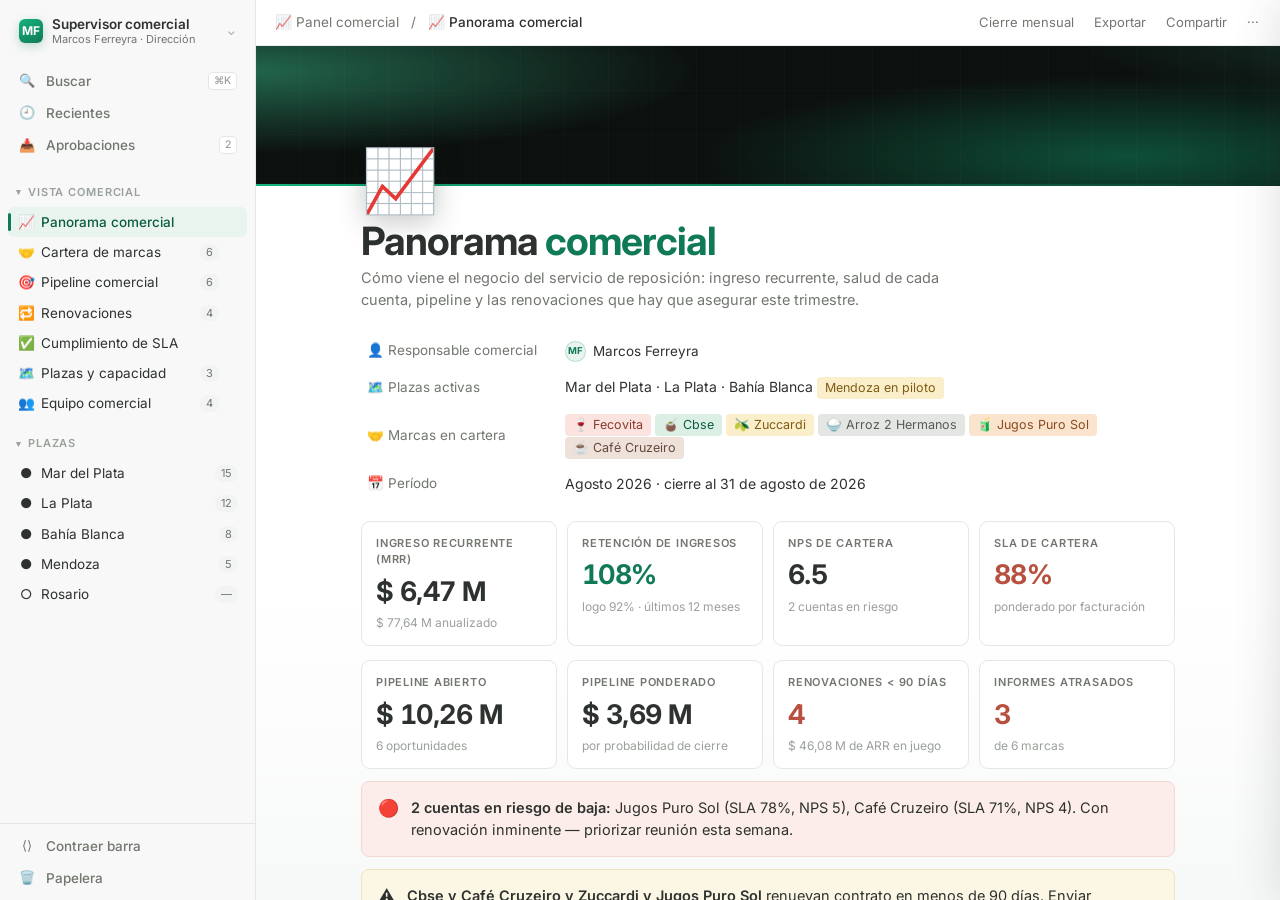
==== supervisor.html @ adef09e3 "Agregar boceto de vista de supervisor comercial - supervisor.html: panorama comercial, cartera de ma" ====
<!DOCTYPE html>
<html lang="es-AR">
<head>
<meta charset="utf-8">
<meta name="viewport" content="width=device-width, initial-scale=1">
<meta name="color-scheme" content="light">
<title>Panel comercial — Servicio de reposición</title>
<link rel="preconnect" href="https://fonts.googleapis.com">
<link rel="preconnect" href="https://fonts.gstatic.com" crossorigin>
<link href="https://fonts.googleapis.com/css2?family=Inter:wght@400;500;600;700&display=swap" rel="stylesheet">
<link rel="stylesheet" href="styles.css">
<style>
/* --- extras propios del panel comercial --- */
.kanban{display:grid;grid-auto-flow:column;grid-auto-columns:minmax(210px,1fr);gap:12px;
  padding:16px 0 6px;overflow-x:auto}
.stagerow > *{animation:fadeUp .34s var(--ease) both}
.tl{position:relative;margin:14px 0 4px;padding-left:20px}
.tl::before{content:"";position:absolute;left:5px;top:4px;bottom:4px;width:2px;background:var(--border)}
.tlrow{position:relative;display:flex;gap:12px;align-items:flex-start;padding:9px 0}
.tlrow::before{content:"";position:absolute;left:-18px;top:15px;width:9px;height:9px;border-radius:50%;
  background:#fff;box-shadow:inset 0 0 0 2px var(--brand)}
.tlrow.risk::before{box-shadow:inset 0 0 0 2px var(--t-red)}
.tlrow .dwrap{flex:0 0 92px;font-size:12.5px;color:var(--muted);padding-top:1px}
.tlrow .card{flex:1;border:1px solid var(--border);border-radius:9px;padding:11px 13px;background:#fff;
  transition:border-color .18s,box-shadow .18s,transform .18s var(--ease)}
.tlrow .card:hover{border-color:var(--brand-line);box-shadow:0 5px 16px rgba(46,50,47,.07);transform:translateY(-1px)}
.dot{display:inline-block;width:7px;height:7px;border-radius:50%;margin-right:6px;vertical-align:middle}
.dot.ok{background:var(--brand)} .dot.warn{background:#C89A3C} .dot.crit{background:var(--t-red)}
</style>
</head>
<body>
<div class="app">
  <nav class="sidebar" id="sidebar">
    <div class="sbody">
      <div class="wswrap">
        <button class="ws" id="wsBtn" aria-haspopup="true" aria-expanded="false"><span class="av">MF</span>
          <span class="nm hide-slim">Supervisor comercial<small>Marcos Ferreyra · Dirección</small></span>
          <span class="cv hide-slim">⌄</span></button>
        <div class="wsmenu" id="wsMenu" hidden>
          <div class="wslabel">Cambiar de vista</div>
          <a class="wsopt" href="index.html"><span class="i">🗂️</span><span>Analista de cuenta<small>Cartera de Mar del Plata</small></span></a>
          <a class="wsopt on" href="supervisor.html"><span class="i">📈</span><span>Supervisor comercial<small>Panel de Marcos Ferreyra</small></span></a>
        </div>
      </div>
      <div class="snav">
        <button class="sitem" id="btnPal"><span class="ic">🔍</span><span class="hide-slim">Buscar</span><span class="kbd hide-slim">⌘K</span></button>
        <button class="sitem" data-toast="Se abriría el historial"><span class="ic">🕘</span><span class="hide-slim">Recientes</span></button>
        <button class="sitem" data-toast="2 propuestas por aprobar"><span class="ic">📥</span><span class="hide-slim">Aprobaciones</span><span class="kbd hide-slim">2</span></button>
      </div>
      <button class="gsec" data-group="g1"><span class="cv">▾</span><span class="hide-slim">Vista comercial</span><span class="plus hide-slim">＋</span></button>
      <div class="group" id="g1"><div class="tree" id="nav1"></div></div>
      <button class="gsec" data-group="g2"><span class="cv">▾</span><span class="hide-slim">Plazas</span><span class="plus hide-slim">＋</span></button>
      <div class="group" id="g2"><div class="tree" id="navp"></div></div>
    </div>
    <div class="sfoot">
      <button class="sitem" id="btnSlim"><span class="ic">⟨⟩</span><span class="hide-slim">Contraer barra</span></button>
      <button class="sitem" data-toast="Papelera vacía"><span class="ic">🗑️</span><span class="hide-slim">Papelera</span></button>
    </div>
  </nav>

  <div class="main">
    <div class="topbar">
      <button class="tbtn menu" id="menuBtn">☰</button>
      <div class="crumb"><button class="cb">📈 Panel comercial</button><span>/</span><button class="cb"><b id="crumbNow"></b></button></div>
      <div class="tools">
        <button class="tbtn" data-toast="Se generaría el board del mes">Cierre mensual</button>
        <button class="tbtn" data-toast="Se generaría el PDF para dirección">Exportar</button>
        <button class="tbtn" data-toast="Enlace copiado">Compartir</button>
        <button class="tbtn" data-toast="Más opciones">···</button>
      </div>
    </div>
    <div class="scroll" id="scroll">
      <div class="cover"><span class="g"></span><span class="grid"></span><span class="edge"></span></div>
      <div class="page" id="page"></div>
    </div>
  </div>
</div>

<div class="scrim" id="scrim"></div>
<aside class="peek" id="peek" aria-hidden="true">
  <div class="pk-top"><button class="tbtn" id="peekClose">✕</button>
    <button class="tbtn" data-toast="Se abriría como página completa">↗ Abrir como página</button>
    <div style="margin-left:auto;display:flex;gap:2px"><button class="tbtn" data-toast="Enlace copiado">Compartir</button><button class="tbtn">💬</button><button class="tbtn">···</button></div>
  </div>
  <div class="pk-body" id="peekBody"></div>
</aside>
<div class="pal" id="pal"><div class="palbox">
  <input id="palInput" placeholder="Buscar páginas, marcas, oportunidades o plazas…" autocomplete="off">
  <div class="palist" id="palist"></div>
  <div class="palfoot"><span>↑↓ moverse</span><span>↵ abrir</span><span>esc cerrar</span></div>
</div></div>
<div class="toast" id="toast"><span class="d"></span><span id="toastTxt"></span></div>

<script>
/* ==================== DATOS ==================== */
const HOY = new Date(2026,7,31);
const MES = ['ene','feb','mar','abr','may','jun','jul','ago','sep','oct','nov','dic'];
const MESL = ['enero','febrero','marzo','abril','mayo','junio','julio','agosto','septiembre','octubre','noviembre','diciembre'];
const fLarga = d=>`${d.getDate()} de ${MESL[d.getMonth()]} de ${d.getFullYear()}`;
const fCorta = d=>`${String(d.getDate()).padStart(2,'0')} ${MES[d.getMonth()]} ${String(d.getFullYear()).slice(2)}`;
const money = v=>'$ '+Math.round(v).toLocaleString('es-AR');
const moneyM = v=>'$ '+(v/1e6).toLocaleString('es-AR',{minimumFractionDigits:1,maximumFractionDigits:2})+' M';
const esc = s=>String(s).replace(/[&<>"]/g,c=>({'&':'&amp;','<':'&lt;','>':'&gt;','"':'&quot;'}[c]));
const $ = q=>document.querySelector(q);
const slug = s=>s.toLowerCase().normalize('NFD').replace(/[̀-ͯ]/g,'').replace(/[^a-z0-9]+/g,'-').replace(/^-|-$/g,'');
const dias = d=>Math.round((d-HOY)/86400000);

const PLAZAS = [
  {k:'MDP', n:'Mar del Plata', est:'activa',    tiendas:15, repos:4, analistas:2, capac:0.86, desde:new Date(2024,2,1)},
  {k:'LP',  n:'La Plata',      est:'activa',    tiendas:12, repos:3, analistas:1, capac:0.71, desde:new Date(2024,9,1)},
  {k:'BB',  n:'Bahía Blanca',  est:'activa',    tiendas:8,  repos:2, analistas:1, capac:0.63, desde:new Date(2025,1,1)},
  {k:'MZA', n:'Mendoza',       est:'piloto',    tiendas:5,  repos:2, analistas:1, capac:0.42, desde:new Date(2026,5,1)},
  {k:'ROS', n:'Rosario',       est:'prospecto', tiendas:0,  repos:0, analistas:0, capac:0,    desde:null},
];
const PLAZA = k=>PLAZAS.find(p=>p.k===k);
const PL_EST = {activa:{t:'Activa',c:'green'}, piloto:{t:'Piloto',c:'yellow'}, prospecto:{t:'Prospecto',c:'gray'}};

const MARCAS = [
  {n:'Fecovita',          e:'🍷', col:'red',    cat:'Bodega',     plan:'Full',     mrr:1850000, alta:new Date(2024,2,1),  renueva:new Date(2027,2,1),  plazas:['MDP','LP'],       analista:'Vos',            nps:9, sla:0.97, informe:'al-dia'},
  {n:'Cbse',              e:'🧉', col:'green',  cat:'Yerba mate', plan:'Full',     mrr:1620000, alta:new Date(2024,5,15), renueva:new Date(2026,8,15), plazas:['MDP','BB','LP'],  analista:'Vos',            nps:8, sla:0.93, informe:'al-dia'},
  {n:'Zuccardi',          e:'🫒', col:'yellow', cat:'Almacén',    plan:'Estándar', mrr:940000,  alta:new Date(2025,0,10), renueva:new Date(2026,9,10), plazas:['MDP'],            analista:'Paula Giménez', nps:6, sla:0.82, informe:'atrasado'},
  {n:'Arroz 2 Hermanos',  e:'🍚', col:'gray',   cat:'Almacén',    plan:'Estándar', mrr:780000,  alta:new Date(2025,1,1),  renueva:new Date(2027,1,1),  plazas:['MDP','BB'],       analista:'Paula Giménez', nps:7, sla:0.90, informe:'al-dia'},
  {n:'Jugos Puro Sol',    e:'🧃', col:'orange', cat:'Bebidas',    plan:'Básico',   mrr:420000,  alta:new Date(2025,4,1),  renueva:new Date(2026,10,1), plazas:['MDP'],            analista:'Nicolás Ruiz',  nps:5, sla:0.78, informe:'atrasado'},
  {n:'Café Cruzeiro',     e:'☕', col:'brown',  cat:'Desayuno',   plan:'Estándar', mrr:860000,  alta:new Date(2024,8,20), renueva:new Date(2026,8,20), plazas:['MDP','LP'],       analista:'Nicolás Ruiz',  nps:4, sla:0.71, informe:'atrasado'},
];
const salud = m=> (m.sla>=0.9 && m.nps>=7) ? 'ok' : (m.sla>=0.8 && m.nps>=5) ? 'warn' : 'crit';
const SALUD = {ok:{t:'Saludable',c:'green'}, warn:{t:'A vigilar',c:'yellow'}, crit:{t:'En riesgo',c:'red'}};
MARCAS.forEach(m=>{ m.slug=slug(m.n); m.salud=salud(m); m.arr=m.mrr*12; m.diasRenov=dias(m.renueva); });

const PIPE = [
  {marca:'Molinos',        e:'🌾', tipo:'Marca nueva',           det:'Plan Full · 3 plazas',            valor:2400000, etapa:'Propuesta',        prob:0.50, cierre:new Date(2026,9,15),  owner:'Marcos Ferreyra'},
  {marca:'La Serenísima',  e:'🥛', tipo:'Upgrade de plan',        det:'Estándar → Full · Mar del Plata', valor:900000,  etapa:'Negociación',      prob:0.70, cierre:new Date(2026,8,30),  owner:'Vos'},
  {marca:'Zuccardi',       e:'🫒', tipo:'Extensión de plaza',     det:'Suma Bahía Blanca',               valor:520000,  etapa:'Propuesta',        prob:0.45, cierre:new Date(2026,9,20),  owner:'Paula Giménez'},
  {marca:'Arcor',          e:'🍬', tipo:'Marca nueva',            det:'Full nacional · 6 plazas',         valor:5200000, etapa:'Contacto inicial', prob:0.20, cierre:new Date(2027,0,31),  owner:'Marcos Ferreyra'},
  {marca:'Café Cruzeiro',  e:'☕', tipo:'Renovación en riesgo',   det:'Retención con ajuste de precio',   valor:860000,  etapa:'Negociación',      prob:0.55, cierre:new Date(2026,8,20),  owner:'Nicolás Ruiz'},
  {marca:'BGH Alimentos',  e:'🧊', tipo:'Marca nueva',            det:'Plan Básico · Mar del Plata',      valor:380000,  etapa:'Calificación',     prob:0.30, cierre:new Date(2026,10,10), owner:'Nicolás Ruiz'},
];
const ETAPAS = ['Contacto inicial','Calificación','Propuesta','Negociación','Cierre'];
PIPE.forEach((o,i)=>{ o.id='o'+i; o.pond=o.valor*o.prob; });

const EQUIPO = [
  {n:'Marcos Ferreyra', ini:'MF', rol:'Responsable comercial',       marcas:[],                              foco:'Dirección comercial y pipeline'},
  {n:'Vos',             ini:'VS', rol:'Analista de cuenta senior',   marcas:['Fecovita','Cbse'],             foco:'Cuentas Full'},
  {n:'Paula Giménez',   ini:'PG', rol:'Analista de cuenta',          marcas:['Zuccardi','Arroz 2 Hermanos'], foco:'Rubro almacén'},
  {n:'Nicolás Ruiz',    ini:'NR', rol:'Analista de cuenta',          marcas:['Jugos Puro Sol','Café Cruzeiro'], foco:'Bebidas y desayuno · cuentas en riesgo'},
];
EQUIPO.forEach(e=>{
  const ms = MARCAS.filter(m=>e.marcas.includes(m.n));
  e.cartMrr = ms.reduce((a,m)=>a+m.mrr,0);
  e.nps = ms.length ? +(ms.reduce((a,m)=>a+m.nps,0)/ms.length).toFixed(1) : null;
  e.riesgo = ms.filter(m=>m.salud==='crit').length;
  e.pipe = PIPE.filter(o=>o.owner===e.n);
});

/* SLA: compromiso mensual por plan (visitas · reportes · fotos, agregado de la cuenta) */
const COMPROMISO = {Full:{v:36,r:36,f:108}, Estándar:{v:16,r:16,f:16}, Básico:{v:4,r:4,f:8}};

/* ==================== AGREGADOS ==================== */
const mrrTotal = MARCAS.reduce((a,m)=>a+m.mrr,0);
const arrTotal = mrrTotal*12;
const npsCartera = +(MARCAS.reduce((a,m)=>a+m.nps,0)/MARCAS.length).toFixed(1);
const slaCartera = MARCAS.reduce((a,m)=>a+m.mrr*m.sla,0)/mrrTotal;
const enRiesgo = MARCAS.filter(m=>m.salud==='crit');
const aVigilar = MARCAS.filter(m=>m.salud==='warn');
const pipeTotal = PIPE.reduce((a,o)=>a+o.valor,0);
const pipePond = PIPE.reduce((a,o)=>a+o.pond,0);
const informesAtrasados = MARCAS.filter(m=>m.informe==='atrasado');
const renovProx = [...MARCAS].sort((a,b)=>a.renueva-b.renueva).filter(m=>m.diasRenov<=90 && m.diasRenov>=0);
const plazasActivas = PLAZAS.filter(p=>p.est==='activa');
const ingresoPlan = ['Full','Estándar','Básico'].map(p=>({p, v:MARCAS.filter(m=>m.plan===p).reduce((a,m)=>a+m.mrr,0), n:MARCAS.filter(m=>m.plan===p).length}));
const retencionLogo = 0.92, retencionIngresos = 1.08;

/* ==================== HELPERS UI ==================== */
let toastT;
function toast(t){ $('#toastTxt').textContent=t; $('#toast').classList.add('on');
  clearTimeout(toastT); toastT=setTimeout(()=>$('#toast').classList.remove('on'),2200); }

const pill = (c,t)=>`<span class="pill ${c}">${esc(t)}</span>`;
const planPill = p=>`<span class="pill ${p==='Full'?'brand':'ghost'}">${p}</span>`;
const npsPill = n=>`<span class="pill ${n>=7?'green':n>=5?'yellow':'red'}">NPS ${n}</span>`;
const bar = (pct,mine)=>`<span class="bt"><span class="bf ${mine?'mine':''}" data-w="${Math.round(pct)}"></span></span>`;

/* ==================== NAVEGACIÓN ==================== */
const NAV = [
  {k:'resumen',       t:'Panorama comercial',    i:'📈'},
  {k:'cartera',       t:'Cartera de marcas',     i:'🤝', b:MARCAS.length},
  {k:'pipeline',      t:'Pipeline comercial',    i:'🎯', b:PIPE.length},
  {k:'renovaciones',  t:'Renovaciones',          i:'🔁', b:renovProx.length},
  {k:'sla',           t:'Cumplimiento de SLA',   i:'✅'},
  {k:'plazas',        t:'Plazas y capacidad',    i:'🗺️', b:plazasActivas.length},
  {k:'equipo',        t:'Equipo comercial',      i:'👥', b:EQUIPO.length},
];
$('#nav1').innerHTML = NAV.map(n=>`<button class="tnode" data-page="${n.k}">
  <span class="ti">${n.i}</span><span class="tt hide-slim">${n.t}</span>
  ${n.b?`<span class="bdg hide-slim">${n.b}</span>`:''}<span class="plus hide-slim">＋</span></button>`).join('');
$('#navp').innerHTML = PLAZAS.map(p=>`<button class="tnode" data-plaza="${p.k}">
  <span class="ti">${p.est==='prospecto'?'○':'●'}</span><span class="tt hide-slim">${esc(p.n)}</span>
  <span class="bdg hide-slim">${p.tiendas||'—'}</span></button>`).join('');

document.addEventListener('click',e=>{
  const p=e.target.closest('[data-page]'); if(p) return render(p.dataset.page);
  const m=e.target.closest('[data-marca]'); if(m) return openMarca(m.dataset.marca);
  const o=e.target.closest('[data-op]'); if(o) return openOportunidad(o.dataset.op);
  const z=e.target.closest('[data-plaza]'); if(z) return openPlaza(z.dataset.plaza);
  const t=e.target.closest('[data-toast]'); if(t) return toast(t.dataset.toast);
});
document.querySelectorAll('.gsec').forEach(g=>g.addEventListener('click',()=>{
  const box=$('#'+g.dataset.group), closed=g.classList.toggle('closed');
  if(closed){ box.style.height=box.scrollHeight+'px'; requestAnimationFrame(()=>box.style.height='0px'); }
  else { box.style.height=box.scrollHeight+'px'; setTimeout(()=>box.style.height='auto',230); }
}));
$('#btnSlim').addEventListener('click',()=>{ const sb=$('#sidebar'); sb.classList.toggle('slim');
  toast(sb.classList.contains('slim')?'Barra contraída':'Barra expandida'); });
$('#menuBtn').addEventListener('click',()=>$('#sidebar').classList.toggle('open'));
(()=>{ const b=$('#wsBtn'), mn=$('#wsMenu'); if(!b||!mn) return;
  const close=()=>{ mn.hidden=true; b.setAttribute('aria-expanded','false'); };
  b.addEventListener('click',e=>{ e.stopPropagation(); const o=mn.hidden; mn.hidden=!o; b.setAttribute('aria-expanded',String(o)); });
  document.addEventListener('click',e=>{ if(!mn.hidden && !mn.contains(e.target)) close(); });
  document.addEventListener('keydown',e=>{ if(e.key==='Escape') close(); }); })();

/* paleta de comandos */
const CMDS = [
  ...NAV.map(n=>({i:n.i,t:n.t,m:'Página',go:()=>render(n.k)})),
  ...MARCAS.map(c=>({i:c.e,t:c.n,m:'Marca',go:()=>openMarca(c.slug)})),
  ...PIPE.map(o=>({i:o.e,t:o.marca+' — '+o.tipo,m:'Oportunidad',go:()=>openOportunidad(o.id)})),
  ...PLAZAS.map(p=>({i:'📍',t:p.n,m:'Plaza',go:()=>openPlaza(p.k)})),
  {i:'⟨⟩',t:'Contraer barra lateral',m:'Acción',go:()=>$('#btnSlim').click()},
];
let palSel=0, palRes=CMDS;
const openPal=()=>{ $('#pal').classList.add('on'); $('#palInput').value=''; palFilter(''); setTimeout(()=>$('#palInput').focus(),40); };
const closePal=()=>$('#pal').classList.remove('on');
function palFilter(q){ const n=q.toLowerCase();
  palRes=CMDS.filter(c=>c.t.toLowerCase().includes(n)||c.m.toLowerCase().includes(n)).slice(0,40); palSel=0; palDraw(); }
function palDraw(){
  $('#palist').innerHTML = palRes.map((c,i)=>`<button class="palrow ${i===palSel?'sel':''}" data-i="${i}">
    <span class="i">${c.i}</span><span>${esc(c.t)}</span><span class="m">${esc(c.m)}</span></button>`).join('')
    || '<div class="palrow" style="color:var(--light)">Sin resultados</div>';
  $('#palist').querySelectorAll('[data-i]').forEach(b=>b.addEventListener('click',()=>{closePal();palRes[+b.dataset.i].go()}));
}
$('#btnPal').addEventListener('click',openPal);
$('#palInput').addEventListener('input',e=>palFilter(e.target.value));
document.addEventListener('keydown',e=>{
  if((e.metaKey||e.ctrlKey)&&e.key.toLowerCase()==='k'){ e.preventDefault(); openPal(); return; }
  if($('#pal').classList.contains('on')){
    if(e.key==='Escape') closePal();
    if(e.key==='ArrowDown'){e.preventDefault();palSel=Math.min(palSel+1,palRes.length-1);palDraw();}
    if(e.key==='ArrowUp'){e.preventDefault();palSel=Math.max(palSel-1,0);palDraw();}
    if(e.key==='Enter'&&palRes[palSel]){closePal();palRes[palSel].go();}
  } else if(e.key==='Escape'){ closePeek(); }
});
$('#pal').addEventListener('click',e=>{ if(e.target.id==='pal') closePal(); });

/* ==================== RENDER ==================== */
let PAGE='resumen';
function render(p){
  PAGE=p;
  document.querySelectorAll('[data-page]').forEach(n=>n.classList.toggle('on',n.dataset.page===p));
  const meta=NAV.find(n=>n.k===p);
  $('#crumbNow').textContent=meta.i+' '+meta.t;
  $('#page').innerHTML=PAGES[p]();
  $('#page').classList.remove('fadein'); void $('#page').offsetWidth; $('#page').classList.add('fadein');
  $('#scroll').scrollTop=0; post($('#page'));
}
function post(el){
  requestAnimationFrame(()=>{
    el.querySelectorAll('[data-w]').forEach(b=>b.style.width=b.dataset.w+'%');
    el.querySelectorAll('.stagger > *,.stagerow > *').forEach((n,i)=>n.style.animationDelay=Math.min(i*32,320)+'ms');
    el.querySelectorAll('[data-to]').forEach(n=>{
      const to=parseFloat(n.dataset.to), dec=+(n.dataset.dec||0), sg=n.dataset.sign==='1', t0=performance.now();
      (function step(t){const q=Math.min(1,(t-t0)/850),e=1-Math.pow(1-q,3);
        n.textContent=(sg&&to>=0?'+':'')+(to*e).toFixed(dec); if(q<1) requestAnimationFrame(step);})(t0);
    });
  });
}
const PAGES={};

/* ---------- PANORAMA COMERCIAL ---------- */
PAGES.resumen = ()=>`
<div class="picon">📈</div>
<h1 class="title">Panorama <span class="accent">comercial</span></h1>
<p class="lead">Cómo viene el negocio del servicio de reposición: ingreso recurrente, salud de cada cuenta, pipeline y las renovaciones que hay que asegurar este trimestre.</p>
<div class="props">
  <div class="prow"><span class="pkey">👤 Responsable comercial</span><span class="pval"><span class="person"><span class="av g">MF</span>Marcos Ferreyra</span></span></div>
  <div class="prow"><span class="pkey">🗺️ Plazas activas</span><span class="pval">${plazasActivas.map(p=>p.n).join(' · ')} <span class="pill yellow">Mendoza en piloto</span></span></div>
  <div class="prow"><span class="pkey">🤝 Marcas en cartera</span><span class="pval">${MARCAS.map(m=>`<span class="pill ${m.col}">${m.e} ${m.n}</span>`).join(' ')}</span></div>
  <div class="prow"><span class="pkey">📅 Período</span><span class="pval">Agosto 2026 · cierre al ${fLarga(HOY)}</span></div>
</div>
<div class="kpis">
  <div class="kpi"><div class="k">Ingreso recurrente (MRR)</div><div class="v">${moneyM(mrrTotal)}</div><div class="m">${moneyM(arrTotal)} anualizado</div></div>
  <div class="kpi"><div class="k">Retención de ingresos</div><div class="v pos"><span data-to="${retencionIngresos*100}">0</span>%</div><div class="m">logo ${Math.round(retencionLogo*100)}% · últimos 12 meses</div></div>
  <div class="kpi"><div class="k">NPS de cartera</div><div class="v ${npsCartera>=7?'pos':npsCartera<5?'neg':''}"><span data-to="${npsCartera}" data-dec="1">0</span></div><div class="m">${enRiesgo.length} cuenta${enRiesgo.length===1?'':'s'} en riesgo</div></div>
  <div class="kpi"><div class="k">SLA de cartera</div><div class="v ${slaCartera>=0.9?'pos':'neg'}"><span data-to="${(slaCartera*100).toFixed(0)}">0</span>%</div><div class="m">ponderado por facturación</div></div>
</div>
<div class="kpis">
  <div class="kpi"><div class="k">Pipeline abierto</div><div class="v">${moneyM(pipeTotal)}</div><div class="m">${PIPE.length} oportunidades</div></div>
  <div class="kpi"><div class="k">Pipeline ponderado</div><div class="v">${moneyM(pipePond)}</div><div class="m">por probabilidad de cierre</div></div>
  <div class="kpi"><div class="k">Renovaciones &lt; 90 días</div><div class="v ${renovProx.length?'neg':''}">${renovProx.length}</div><div class="m">${moneyM(renovProx.reduce((a,m)=>a+m.arr,0))} de ARR en juego</div></div>
  <div class="kpi"><div class="k">Informes atrasados</div><div class="v ${informesAtrasados.length?'neg':''}">${informesAtrasados.length}</div><div class="m">de ${MARCAS.length} marcas</div></div>
</div>
<div class="callout red"><span class="ce">🔴</span><div><b>${enRiesgo.length} cuenta${enRiesgo.length===1?'':'s'} en riesgo de baja:</b> ${enRiesgo.map(m=>`${m.n} (SLA ${Math.round(m.sla*100)}%, NPS ${m.nps})`).join(', ')}. ${enRiesgo.some(m=>m.diasRenov<=45)?'Con renovación inminente — priorizar reunión esta semana.':'Armar plan de recuperación antes del informe del viernes.'}</div></div>
<div class="callout warn"><span class="ce">⚠️</span><div><b>${renovProx.map(m=>m.n).join(' y ')}</b> renuevan contrato en menos de 90 días. Enviar propuesta de renovación con la métrica de servicio del último trimestre.</div></div>
<div class="callout brand"><span class="ce">🎯</span><div style="flex:1"><b>Pipeline ponderado en ${moneyM(pipePond)}</b> — un ${Math.round(pipePond/mrrTotal*100)}% del MRR actual.<span class="meter" style="max-width:360px"><i data-w="${Math.min(100,Math.round(pipePond/mrrTotal*100))}"></i></span></div></div>
<h2 class="h">Ingreso por plan</h2>
<div class="stagger">${ingresoPlan.map(x=>`<div class="prov">
  <span class="bn">${planPill(x.p)} <span style="color:var(--muted)">${x.n} marcas</span></span>
  ${bar(x.v/mrrTotal*100, x.p==='Full')}
  <span class="bv">${moneyM(x.v)}</span><span class="bs">${Math.round(x.v/mrrTotal*100)}%</span></div>`).join('')}</div>
<h2 class="h">Cartera por analista</h2>
<div class="stagger">${EQUIPO.filter(e=>e.marcas.length).map(e=>`<button class="ccard" data-toast="Se abriría la ficha de ${esc(e.n)}">
  <span class="em">${e.ini}</span>
  <span style="flex:1;min-width:0">
    <span class="t" style="display:block">${esc(e.n)}</span>
    <span class="m" style="display:block">${e.marcas.join(' · ')} — NPS ${e.nps}${e.riesgo?` · <span style="color:var(--t-red)">${e.riesgo} en riesgo</span>`:''}</span>
    <span class="meter" style="max-width:340px"><i data-w="${Math.round(e.cartMrr/mrrTotal*100)}"></i></span>
  </span>
  <span class="r"><span class="big">${moneyM(e.cartMrr)}</span><span class="lbl">MRR</span></span>
</button>`).join('')}</div>
<h2 class="h">Prioridades de la semana</h2>
<div class="callout"><span class="ce">1️⃣</span><div>Reunión de retención con <b>${enRiesgo[0]?.n||'—'}</b> antes de la renovación del ${enRiesgo[0]?fLarga(enRiesgo[0].renueva):'—'}.</div></div>
<div class="callout"><span class="ce">2️⃣</span><div>Cerrar la propuesta de <b>La Serenísima</b> (upgrade a Full) — está en negociación con 70% de probabilidad.</div></div>
<div class="callout"><span class="ce">3️⃣</span><div>Regularizar los ${informesAtrasados.length} informes atrasados: ${informesAtrasados.map(m=>m.n).join(', ')}.</div></div>`;

/* ---------- CARTERA DE MARCAS ---------- */
PAGES.cartera = ()=>`
<div class="picon">🤝</div>
<h1 class="title">Cartera de marcas</h1>
<p class="lead">Las ${MARCAS.length} marcas que hoy contratan el servicio, con su valor de contrato, cobertura de plazas, analista responsable y salud de la relación.</p>
<div class="kpis">
  <div class="kpi"><div class="k">MRR total</div><div class="v">${moneyM(mrrTotal)}</div><div class="m">ticket promedio ${moneyM(mrrTotal/MARCAS.length)}</div></div>
  <div class="kpi"><div class="k">Marcas Full</div><div class="v">${MARCAS.filter(m=>m.plan==='Full').length}<span style="font-size:16px;color:var(--muted)">/${MARCAS.length}</span></div><div class="m">${Math.round(ingresoPlan[0].v/mrrTotal*100)}% del ingreso</div></div>
  <div class="kpi"><div class="k">Saludables</div><div class="v pos">${MARCAS.filter(m=>m.salud==='ok').length}</div><div class="m">${aVigilar.length} a vigilar · ${enRiesgo.length} en riesgo</div></div>
  <div class="kpi"><div class="k">Antigüedad media</div><div class="v">${(MARCAS.reduce((a,m)=>a+(HOY-m.alta),0)/MARCAS.length/(86400000*30)).toFixed(0)}<span style="font-size:16px;color:var(--muted)"> meses</span></div><div class="m">más antigua: Fecovita</div></div>
</div>
<table><thead><tr>
  <th style="width:22%"><span class="ph">Aa</span>Marca</th><th><span class="ph">◉</span>Plan</th>
  <th><span class="ph">#</span>MRR</th><th class="opt"><span class="ph">◉</span>Plazas</th>
  <th><span class="ph">👤</span>Analista</th><th><span class="ph">#</span>SLA</th>
  <th><span class="ph">◉</span>Salud</th><th class="opt"><span class="ph">📅</span>Renueva</th></tr></thead><tbody>
${[...MARCAS].sort((a,b)=>b.mrr-a.mrr).map(m=>`<tr class="clickable" data-marca="${m.slug}">
  <td class="tt"><span class="row-title"><span>${m.e}</span><span>${esc(m.n)}</span><span class="open">ABRIR</span></span></td>
  <td>${planPill(m.plan)}</td>
  <td class="num">${money(m.mrr)}</td>
  <td class="opt">${m.plazas.map(k=>`<span class="pill ghost">${k}</span>`).join(' ')}</td>
  <td><span class="person"><span class="av${m.analista==='Vos'?' g':''}">${m.analista.split(' ').map(w=>w[0]).join('').slice(0,2).toUpperCase()}</span>${m.analista.split(' ')[0]}</span></td>
  <td class="num ${m.sla>=0.9?'pos':m.sla<0.8?'neg':''}">${Math.round(m.sla*100)}%</td>
  <td>${pill(SALUD[m.salud].c, SALUD[m.salud].t)}</td>
  <td class="opt ${m.diasRenov<=60?'neg':''}">${fCorta(m.renueva)}${m.diasRenov<=90?` · ${m.diasRenov}d`:''}</td></tr>`).join('')}
</tbody></table>
<button class="addrow" data-toast="Alta de marca">＋ Nueva marca</button>
<div class="dbfoot">${MARCAS.length} marcas · ${moneyM(mrrTotal)} MRR · ${MARCAS.reduce((a,m)=>a+m.plazas.length,0)} vínculos marca × plaza</div>
<h2 class="h">Qué incluye cada plan</h2>
<div class="callout brand"><span class="ce">🟢</span><div><b>Full.</b> 3 visitas semanales por tienda, reporte por visita, foto de góndola/punta/cartelería, control de precios y alerta de quiebre en el día. Informe semanal a la marca.</div></div>
<div class="callout"><span class="ce">⚪</span><div><b>Estándar.</b> 2 visitas semanales, reporte por visita y foto de góndola principal. Informe quincenal.</div></div>
<div class="callout"><span class="ce">⚪</span><div><b>Básico.</b> 1 visita semanal con reporte y relevamiento de stock. Informe mensual.</div></div>`;

/* ---------- PIPELINE ---------- */
PAGES.pipeline = ()=>`
<div class="picon">🎯</div>
<h1 class="title">Pipeline comercial</h1>
<p class="lead">Oportunidades abiertas: marcas nuevas, upgrades de plan, extensiones a más plazas y renovaciones en riesgo. El valor es el MRR incremental que sumaría cada una.</p>
<div class="kpis">
  <div class="kpi"><div class="k">Valor total</div><div class="v">${moneyM(pipeTotal)}</div><div class="m">${PIPE.length} oportunidades</div></div>
  <div class="kpi"><div class="k">Ponderado</div><div class="v">${moneyM(pipePond)}</div><div class="m">por probabilidad</div></div>
  <div class="kpi"><div class="k">Cierran este trimestre</div><div class="v">${PIPE.filter(o=>o.cierre<=new Date(2026,8,30)).length}</div><div class="m">antes de septiembre</div></div>
  <div class="kpi"><div class="k">Marcas nuevas</div><div class="v">${PIPE.filter(o=>o.tipo==='Marca nueva').length}</div><div class="m">de ${PIPE.length} del embudo</div></div>
</div>
<h2 class="h">Embudo por etapa</h2>
<div class="kanban">${ETAPAS.map(et=>{
  const list=PIPE.filter(o=>o.etapa===et);
  const val=list.reduce((a,o)=>a+o.valor,0);
  return `<div class="bcolwrap">
    <h4 style="margin:0 0 9px;font-size:13.5px;font-weight:600;display:flex;align-items:center;gap:8px">
      ${esc(et)}<span style="color:var(--light);font-weight:400">${list.length}</span>
      <span style="margin-left:auto;font-size:12px;color:var(--muted)">${val?moneyM(val):'—'}</span></h4>
    ${list.map((o,i)=>`<button class="bcard" data-op="${o.id}" style="animation:fadeUp .3s var(--ease) both;animation-delay:${i*40}ms">
      <span class="t"><span>${o.e}</span><span>${esc(o.marca)}</span></span>
      <span class="pill ghost">${esc(o.tipo)}</span>
      <span class="m" style="display:block">${moneyM(o.valor)} · ${Math.round(o.prob*100)}% · ${fCorta(o.cierre)}</span></button>`).join('') || `<div style="font-size:12.5px;color:var(--light);padding:4px 2px">Sin oportunidades</div>`}
  </div>`;
}).join('')}</div>
<h2 class="h">Detalle</h2>
<table><thead><tr>
  <th style="width:18%"><span class="ph">Aa</span>Marca</th><th><span class="ph">◉</span>Tipo</th>
  <th class="opt"><span class="ph">Aa</span>Detalle</th><th><span class="ph">#</span>Valor</th>
  <th><span class="ph">#</span>Prob.</th><th><span class="ph">#</span>Ponderado</th>
  <th class="opt"><span class="ph">📅</span>Cierre</th><th class="opt"><span class="ph">👤</span>Owner</th></tr></thead><tbody>
${[...PIPE].sort((a,b)=>b.pond-a.pond).map(o=>`<tr class="clickable" data-op="${o.id}">
  <td class="tt"><span class="row-title"><span>${o.e}</span><span>${esc(o.marca)}</span><span class="open">ABRIR</span></span></td>
  <td>${pill('ghost',o.tipo)}</td>
  <td class="opt" style="color:var(--muted)">${esc(o.det)}</td>
  <td class="num">${money(o.valor)}</td>
  <td class="num">${Math.round(o.prob*100)}%</td>
  <td class="num">${money(o.pond)}</td>
  <td class="opt">${fCorta(o.cierre)}</td>
  <td class="opt">${esc(o.owner.split(' ')[0])}</td></tr>`).join('')}
</tbody></table>
<button class="addrow" data-toast="Nueva oportunidad">＋ Nueva oportunidad</button>`;

/* ---------- RENOVACIONES ---------- */
PAGES.renovaciones = ()=>{
  const orden=[...MARCAS].sort((a,b)=>a.renueva-b.renueva);
  const riesgoRenov = m=> m.salud==='crit' ? 'crit' : (m.salud==='warn'||m.diasRenov<=45) ? 'warn' : 'ok';
  return `
<div class="picon">🔁</div>
<h1 class="title">Renovaciones</h1>
<p class="lead">Contratos ordenados por fecha de vencimiento. La antelación recomendada para empezar la conversación de renovación es de 60 días.</p>
<div class="callout ${renovProx.length?'warn':'brand'}"><span class="ce">${renovProx.length?'⚠️':'✅'}</span><div><b>${renovProx.length} renovación${renovProx.length===1?'':'es'} en los próximos 90 días</b> por ${moneyM(renovProx.reduce((a,m)=>a+m.arr,0))} de ARR. ${renovProx.filter(m=>m.salud!=='ok').length} con salud comprometida.</div></div>
<div class="tl">${orden.map(m=>{
  const rk=riesgoRenov(m), vencido=m.diasRenov<0;
  return `<div class="tlrow ${rk!=='ok'?'risk':''}">
    <div class="dwrap">${fCorta(m.renueva)}<br><span style="color:var(--light)">${vencido?`vencido`:`en ${m.diasRenov} d`}</span></div>
    <button class="card" data-marca="${m.slug}" style="width:100%;text-align:left">
      <div style="display:flex;align-items:center;gap:9px;flex-wrap:wrap">
        <span style="font-size:16px">${m.e}</span><b>${esc(m.n)}</b>
        ${planPill(m.plan)} ${pill(SALUD[m.salud].c,SALUD[m.salud].t)}
        <span style="margin-left:auto" class="pill ${rk==='crit'?'red':rk==='warn'?'yellow':'green'}">${rk==='crit'?'Riesgo alto':rk==='warn'?'Atención':'En regla'}</span>
      </div>
      <div style="font-size:13px;color:var(--muted);margin-top:6px">
        ${moneyM(m.arr)} anuales · SLA ${Math.round(m.sla*100)}% · NPS ${m.nps} · analista ${esc(m.analista.split(' ')[0])}
      </div>
      ${rk!=='ok'?`<div style="font-size:13px;margin-top:6px">${m.salud==='crit'
        ? '⚠️ Cuenta en riesgo: preparar plan de recuperación de servicio antes de sentarse a renovar.'
        : 'Enviar reporte trimestral de servicio junto con la propuesta de renovación.'}</div>`:''}
    </button>
  </div>`;
}).join('')}</div>`;
};

/* ---------- SLA ---------- */
PAGES.sla = ()=>{
  const rows=MARCAS.map(m=>{
    const c=COMPROMISO[m.plan];
    const ent={v:Math.round(c.v*m.sla), r:Math.round(c.r*(m.sla-0.02)), f:Math.round(c.f*(m.sla-0.05))};
    return {m, c, ent};
  });
  return `
<div class="picon">✅</div>
<h1 class="title">Cumplimiento de SLA</h1>
<p class="lead">Lo que cada marca contrató contra lo que el equipo entregó este mes. Es la base de la conversación de renovación y el primer indicador de riesgo de baja.</p>
<div class="callout ${slaCartera>=0.9?'brand':'red'}"><span class="ce">${slaCartera>=0.9?'✅':'🔴'}</span><div><b>SLA de cartera en ${Math.round(slaCartera*100)}%</b> (ponderado por facturación). ${MARCAS.filter(m=>m.sla<0.85).length} marcas por debajo del 85%, el umbral del contrato.</div></div>
<h2 class="h">Contratado vs entregado — mes en curso</h2>
<table><thead><tr>
  <th style="width:20%"><span class="ph">Aa</span>Marca</th><th><span class="ph">◉</span>Plan</th>
  <th><span class="ph">#</span>Visitas</th><th class="opt"><span class="ph">#</span>Reportes</th>
  <th class="opt"><span class="ph">#</span>Fotos</th><th style="width:22%"><span class="ph">#</span>Cumplimiento</th>
  <th><span class="ph">◉</span>Informe</th></tr></thead><tbody>
${rows.map(({m,c,ent})=>`<tr class="clickable" data-marca="${m.slug}">
  <td class="tt"><span class="row-title"><span>${m.e}</span><span>${esc(m.n)}</span></span></td>
  <td>${planPill(m.plan)}</td>
  <td class="num ${ent.v<c.v*0.85?'neg':''}">${ent.v}/${c.v}</td>
  <td class="num opt">${ent.r}/${c.r}</td>
  <td class="num opt">${ent.f}/${c.f}</td>
  <td><span class="meter" style="margin-top:2px"><i data-w="${Math.round(m.sla*100)}"></i></span><span style="font-size:12px;color:var(--muted)">${Math.round(m.sla*100)}%</span></td>
  <td>${m.informe==='al-dia'?pill('green','Al día'):pill('red','Atrasado')}</td></tr>`).join('')}
</tbody></table>
<div class="dbfoot">Compromiso mensual agregado por cuenta · Full 36 visitas · Estándar 16 · Básico 4</div>
<h2 class="h">Ranking de servicio</h2>
<div class="stagger">${[...MARCAS].sort((a,b)=>b.sla-a.sla).map(m=>`<div class="prov">
  <span class="bn">${m.e} ${esc(m.n)}</span>
  ${bar(m.sla*100, m.sla>=0.9)}
  <span class="bv ${m.sla>=0.9?'pos':m.sla<0.8?'neg':''}">${Math.round(m.sla*100)}%</span>
  <span class="bs">${SALUD[m.salud].t}</span></div>`).join('')}</div>`;
};

/* ---------- PLAZAS ---------- */
PAGES.plazas = ()=>`
<div class="picon">🗺️</div>
<h1 class="title">Plazas y capacidad</h1>
<p class="lead">Dónde opera hoy la agencia y cuánta capacidad instalada queda libre para sumar marcas sin agrandar la estructura.</p>
<div class="kpis">
  <div class="kpi"><div class="k">Plazas activas</div><div class="v">${plazasActivas.length}<span style="font-size:16px;color:var(--muted)">/${PLAZAS.length}</span></div><div class="m">1 piloto · 1 prospecto</div></div>
  <div class="kpi"><div class="k">Tiendas cubiertas</div><div class="v">${PLAZAS.reduce((a,p)=>a+p.tiendas,0)}</div><div class="m">${PLAZAS.reduce((a,p)=>a+p.repos,0)} repositores</div></div>
  <div class="kpi"><div class="k">Ocupación media</div><div class="v">${Math.round(plazasActivas.reduce((a,p)=>a+p.capac,0)/plazasActivas.length*100)}%</div><div class="m">de capacidad instalada</div></div>
  <div class="kpi"><div class="k">Analistas de cuenta</div><div class="v">${PLAZAS.reduce((a,p)=>a+p.analistas,0)}</div><div class="m">en ${plazasActivas.length} plazas</div></div>
</div>
<div class="gal" style="grid-template-columns:repeat(2,1fr)">${PLAZAS.map(p=>`<button class="gcard" data-plaza="${p.k}" style="text-align:left">
  <span class="b" style="padding:14px">
    <span style="display:flex;align-items:center;gap:9px">
      <b style="font-size:15px">${esc(p.n)}</b>${pill(PL_EST[p.est].c, PL_EST[p.est].t)}
    </span>
    <span class="m" style="display:block;margin-top:6px">${p.est==='prospecto'?'Sin operación propia todavía':`${p.tiendas} tiendas · ${p.repos} repositores · ${p.analistas} analista${p.analistas===1?'':'s'}`}</span>
    ${p.est!=='prospecto'?`<span class="meter" style="margin-top:9px"><i data-w="${Math.round(p.capac*100)}"></i></span>
    <span class="m" style="display:block;margin-top:4px">${Math.round(p.capac*100)}% de capacidad usada · abrió ${p.desde?fCorta(p.desde):'—'}</span>`:'<span class="m" style="display:block;margin-top:9px">Oportunidad: 2 cadenas regionales identificadas</span>'}
  </span>
</button>`).join('')}</div>
<h2 class="h">Marcas por plaza</h2>
<table class="heat"><thead><tr><th class="l">Plaza</th>${MARCAS.map(m=>`<th title="${m.n}">${m.e}</th>`).join('')}<th>Σ</th></tr></thead><tbody>
${PLAZAS.filter(p=>p.est!=='prospecto').map(p=>`<tr><td class="l" style="font-size:13px;cursor:pointer" data-plaza="${p.k}">${esc(p.n)}</td>
${MARCAS.map(m=>{const on=m.plazas.includes(p.k);
  return `<td><div class="cell ${on?'':'na'}" style="${on?'background:'+ (m.plan==='Full'?'#0F7A55':'#5FA98A'):''}" title="${m.n}${on?' — '+m.plan:' — no opera acá'}">${on?'✓':'—'}</div></td>`;}).join('')}
<td><div class="cell na">${MARCAS.filter(m=>m.plazas.includes(p.k)).length}</div></td></tr>`).join('')}
</tbody></table>
<div class="dbfoot">Verde oscuro plan Full · Verde claro Estándar/Básico · Gris la marca no opera en esa plaza</div>
<hr class="div">
<h2 class="h">Oportunidades de expansión</h2>
<div class="callout warn"><span class="ce">🎯</span><div><b>Rosario</b> sigue como prospecto. Arcor pidió cobertura nacional y sería el ancla para abrir la plaza.</div></div>
<div class="callout"><span class="ce">📈</span><div><b>Bahía Blanca</b> está al ${Math.round(PLAZA('BB').capac*100)}% de capacidad: entran 2 marcas más sin sumar repositores.</div></div>`;

/* ---------- EQUIPO ---------- */
PAGES.equipo = ()=>`
<div class="picon">👥</div>
<h1 class="title">Equipo comercial</h1>
<p class="lead">Quién lleva cada cuenta, cuánto MRR gestiona y qué oportunidades tiene abiertas. Sirve para balancear cartera y detectar sobrecarga.</p>
<div class="kpis">
  <div class="kpi"><div class="k">Analistas de cuenta</div><div class="v">${EQUIPO.filter(e=>e.marcas.length).length}</div><div class="m">+ 1 responsable comercial</div></div>
  <div class="kpi"><div class="k">MRR por analista</div><div class="v">${moneyM(mrrTotal/EQUIPO.filter(e=>e.marcas.length).length)}</div><div class="m">promedio de cartera</div></div>
  <div class="kpi"><div class="k">Marcas por analista</div><div class="v">${(MARCAS.length/EQUIPO.filter(e=>e.marcas.length).length).toFixed(1)}</div><div class="m">objetivo: máx. 3</div></div>
  <div class="kpi"><div class="k">Cuentas en riesgo</div><div class="v ${enRiesgo.length?'neg':''}">${enRiesgo.length}</div><div class="m">concentradas en 1 analista</div></div>
</div>
<table><thead><tr>
  <th style="width:22%"><span class="ph">Aa</span>Persona</th><th><span class="ph">◉</span>Rol</th>
  <th class="opt"><span class="ph">Aa</span>Cartera</th><th><span class="ph">#</span>MRR</th>
  <th><span class="ph">#</span>NPS</th><th><span class="ph">#</span>Pipeline</th>
  <th><span class="ph">#</span>En riesgo</th></tr></thead><tbody>
${EQUIPO.map(e=>`<tr>
  <td class="tt"><span class="row-title"><span class="person"><span class="av${e.n==='Vos'||e.n==='Marcos Ferreyra'?' g':''}">${e.ini}</span>${esc(e.n)}</span></span></td>
  <td>${pill('ghost',e.rol)}</td>
  <td class="opt" style="color:var(--muted)">${e.marcas.join(' · ')||'—'}</td>
  <td class="num">${e.cartMrr?moneyM(e.cartMrr):'—'}</td>
  <td class="num ${e.nps!=null?(e.nps>=7?'pos':e.nps<5?'neg':''):''}">${e.nps??'—'}</td>
  <td class="num">${e.pipe.length?moneyM(e.pipe.reduce((a,o)=>a+o.valor,0)):'—'}</td>
  <td class="num ${e.riesgo?'neg':''}">${e.riesgo||'—'}</td></tr>`).join('')}
</tbody></table>
<h2 class="h">Carga de cartera</h2>
<div class="stagger">${EQUIPO.filter(e=>e.marcas.length).map(e=>`<div class="prov">
  <span class="bn"><span class="person"><span class="av${e.n==='Vos'?' g':''}">${e.ini}</span>${e.n.split(' ')[0]}</span></span>
  ${bar(e.cartMrr/mrrTotal*100, e.n==='Vos')}
  <span class="bv">${moneyM(e.cartMrr)}</span><span class="bs">${e.marcas.length} marcas</span></div>`).join('')}</div>
<div class="callout warn"><span class="ce">⚠️</span><div><b>Nicolás Ruiz</b> concentra las 2 cuentas en riesgo (Café Cruzeiro y Jugos Puro Sol) y el menor NPS de cartera. Evaluar acompañamiento de Marcos en las renovaciones o reasignar una cuenta.</div></div>`;

/* ==================== PANELES ==================== */
function openMarca(sl){
  const m=MARCAS.find(x=>x.slug===sl); if(!m) return;
  const c=COMPROMISO[m.plan];
  const ops=PIPE.filter(o=>o.marca===m.n);
  $('#peekBody').innerHTML=`
    <div class="picon">${m.e}</div><h1>${esc(m.n)}</h1>
    <div class="props">
      <div class="prow"><span class="pkey">◉ Rubro</span><span class="pval">${pill(m.col,m.cat)}</span></div>
      <div class="prow"><span class="pkey">◉ Plan contratado</span><span class="pval">${planPill(m.plan)} · ${money(m.mrr)}/mes</span></div>
      <div class="prow"><span class="pkey">◉ Salud de cuenta</span><span class="pval">${pill(SALUD[m.salud].c,SALUD[m.salud].t)} ${npsPill(m.nps)}</span></div>
      <div class="prow"><span class="pkey">👤 Analista</span><span class="pval"><span class="person"><span class="av${m.analista==='Vos'?' g':''}">${m.analista.split(' ').map(w=>w[0]).join('').slice(0,2).toUpperCase()}</span>${esc(m.analista)}</span></span></div>
      <div class="prow"><span class="pkey">🗺️ Plazas</span><span class="pval">${m.plazas.map(k=>`<span class="pill ghost">${PLAZA(k).n}</span>`).join(' ')}</span></div>
      <div class="prow"><span class="pkey">📅 Cliente desde</span><span class="pval">${fLarga(m.alta)}</span></div>
      <div class="prow"><span class="pkey">🔁 Renueva</span><span class="pval ${m.diasRenov<=60?'neg':''}">${fLarga(m.renueva)} · en ${m.diasRenov} días</span></div>
      <div class="prow"><span class="pkey"># Valor anual</span><span class="pval num">${money(m.arr)}</span></div>
    </div>
    ${m.salud==='crit'
      ? `<div class="callout red"><span class="ce">🔴</span><div><b>Cuenta en riesgo.</b> SLA en ${Math.round(m.sla*100)}% (bajo el 85% del contrato) y NPS ${m.nps}. Renueva en ${m.diasRenov} días — preparar plan de recuperación antes de la reunión.</div></div>`
      : m.salud==='warn'
      ? `<div class="callout warn"><span class="ce">⚠️</span><div><b>A vigilar.</b> ${m.informe==='atrasado'?'Informe atrasado y ':''}SLA en ${Math.round(m.sla*100)}%. Recuperable con una visita de seguimiento del analista.</div></div>`
      : `<div class="callout brand"><span class="ce">✅</span><div>Cuenta saludable: SLA ${Math.round(m.sla*100)}%, NPS ${m.nps}, informe al día.</div></div>`}
    <h3 class="h3">✅ Servicio del mes</h3>
    <table><tbody>
      <tr><td class="tt" style="width:50%"><span class="row-title"><span>Visitas</span></span></td><td class="num">${Math.round(c.v*m.sla)} / ${c.v}</td><td><span class="meter" style="margin:0"><i data-w="${Math.round(m.sla*100)}"></i></span></td></tr>
      <tr><td class="tt"><span class="row-title"><span>Reportes</span></span></td><td class="num">${Math.round(c.r*(m.sla-0.02))} / ${c.r}</td><td><span class="meter" style="margin:0"><i data-w="${Math.round((m.sla-0.02)*100)}"></i></span></td></tr>
      <tr><td class="tt"><span class="row-title"><span>Fotos</span></span></td><td class="num">${Math.round(c.f*(m.sla-0.05))} / ${c.f}</td><td><span class="meter" style="margin:0"><i data-w="${Math.round((m.sla-0.05)*100)}"></i></span></td></tr>
    </tbody></table>
    <h3 class="h3">🎯 Oportunidades abiertas</h3>
    ${ops.length?ops.map(o=>`<button class="ccard" data-op="${o.id}">
      <span class="em">${o.e}</span>
      <span style="flex:1;min-width:0"><span class="t" style="display:block">${esc(o.tipo)}</span>
      <span class="m" style="display:block">${esc(o.det)} · ${o.etapa} · ${Math.round(o.prob*100)}%</span></span>
      <span class="r"><span class="big">${moneyM(o.valor)}</span><span class="lbl">incremental</span></span>
    </button>`).join(''):'<p class="p" style="color:var(--light)">Sin oportunidades registradas para esta marca.</p>'}`;
  abrirPeek();
}
function openOportunidad(id){
  const o=PIPE.find(x=>x.id===id); if(!o) return;
  const idx=ETAPAS.indexOf(o.etapa);
  $('#peekBody').innerHTML=`
    <div class="picon">${o.e}</div><h1>${esc(o.marca)}</h1>
    <div class="props">
      <div class="prow"><span class="pkey">◉ Tipo</span><span class="pval">${pill('ghost',o.tipo)}</span></div>
      <div class="prow"><span class="pkey">◉ Detalle</span><span class="pval">${esc(o.det)}</span></div>
      <div class="prow"><span class="pkey">◉ Etapa</span><span class="pval">${pill('brand',o.etapa)} <span style="color:var(--muted)">${idx+1} de ${ETAPAS.length}</span></span></div>
      <div class="prow"><span class="pkey"># Valor incremental</span><span class="pval num">${money(o.valor)}/mes · ${money(o.valor*12)}/año</span></div>
      <div class="prow"><span class="pkey"># Probabilidad</span><span class="pval num">${Math.round(o.prob*100)}% · ponderado ${money(o.pond)}</span></div>
      <div class="prow"><span class="pkey">📅 Cierre estimado</span><span class="pval">${fLarga(o.cierre)}</span></div>
      <div class="prow"><span class="pkey">👤 Owner</span><span class="pval"><span class="person"><span class="av${o.owner==='Vos'||o.owner==='Marcos Ferreyra'?' g':''}">${o.owner.split(' ').map(w=>w[0]).join('').slice(0,2).toUpperCase()}</span>${esc(o.owner)}</span></span></div>
    </div>
    <h3 class="h3">Avance del embudo</h3>
    <div class="stagger">${ETAPAS.map((et,i)=>`<div class="prov">
      <span class="bn">${i<=idx?'✅':'⚪'} ${esc(et)}</span>
      ${bar(i<=idx?100:0, i===idx)}
      <span class="bv">${i<idx?'ok':i===idx?'ahora':''}</span><span class="bs"></span></div>`).join('')}</div>
    ${o.tipo==='Renovación en riesgo'
      ? `<div class="callout red"><span class="ce">🔴</span><div>Es una renovación en riesgo, no una venta nueva: si no cierra, se pierde el MRR actual de ${moneyM(o.valor)}.</div></div>`
      : `<div class="callout brand"><span class="ce">📈</span><div>Sumaría ${moneyM(o.valor)} de MRR — un ${Math.round(o.valor/mrrTotal*100)}% sobre la facturación actual.</div></div>`}
    <h3 class="h3">Próximo paso</h3>
    <div class="callout"><span class="ce">➡️</span><div>${['Agendar primera reunión de descubrimiento.','Enviar diagnóstico de plaza y calificar presupuesto.','Presentar propuesta formal con alcance y precio.','Cerrar condiciones y pasar a contrato.','Firma y onboarding con el analista asignado.'][idx]}</div></div>`;
  abrirPeek();
}
function openPlaza(k){
  const p=PLAZA(k); if(!p) return;
  const ms=MARCAS.filter(m=>m.plazas.includes(k));
  $('#peekBody').innerHTML=`
    <div class="picon">📍</div><h1>${esc(p.n)}</h1>
    <div class="props">
      <div class="prow"><span class="pkey">◉ Estado</span><span class="pval">${pill(PL_EST[p.est].c, PL_EST[p.est].t)}</span></div>
      <div class="prow"><span class="pkey">🏪 Tiendas</span><span class="pval">${p.tiendas||'—'}</span></div>
      <div class="prow"><span class="pkey">👥 Repositores</span><span class="pval">${p.repos||'—'}</span></div>
      <div class="prow"><span class="pkey">👤 Analistas de cuenta</span><span class="pval">${p.analistas||'—'}</span></div>
      <div class="prow"><span class="pkey">📅 Operativa desde</span><span class="pval">${p.desde?fLarga(p.desde):'Sin abrir'}</span></div>
      <div class="prow"><span class="pkey"># Capacidad usada</span><span class="pval num">${p.est==='prospecto'?'—':Math.round(p.capac*100)+'%'}</span></div>
    </div>
    ${p.est==='prospecto'
      ? `<div class="callout warn"><span class="ce">🎯</span><div>Plaza sin operación. Se abre con una marca ancla que justifique la estructura mínima (2 repositores + 1 analista).</div></div>`
      : p.capac>=0.85
      ? `<div class="callout red"><span class="ce">🔴</span><div>Al ${Math.round(p.capac*100)}% de capacidad. Sumar otra marca acá exige contratar y capacitar repositores primero.</div></div>`
      : `<div class="callout brand"><span class="ce">📈</span><div>Queda un ${Math.round((1-p.capac)*100)}% de capacidad libre: se pueden sumar marcas sin agrandar la estructura.</div></div>`}
    <h3 class="h3">🤝 Marcas que operan acá</h3>
    ${ms.length?ms.map(m=>`<button class="ccard" data-marca="${m.slug}">
      <span class="em">${m.e}</span>
      <span style="flex:1;min-width:0"><span class="t" style="display:block">${esc(m.n)}</span>
      <span class="m" style="display:block">${m.plan} · ${money(m.mrr)}/mes · SLA ${Math.round(m.sla*100)}%</span></span>
      <span class="r"><span class="big ${m.salud==='ok'?'pos':m.salud==='crit'?'neg':''}">${SALUD[m.salud].t}</span><span class="lbl">salud</span></span>
    </button>`).join(''):'<p class="p" style="color:var(--light)">Todavía sin marcas asignadas.</p>'}`;
  abrirPeek();
}
function abrirPeek(){
  [...$('#peekBody').children].forEach((n,k)=>n.style.animationDelay=Math.min(k*30,300)+'ms');
  $('#peek').classList.add('on'); $('#peek').setAttribute('aria-hidden','false');
  $('#scrim').classList.add('on'); $('#peekBody').scrollTop=0; post($('#peekBody'));
}
function closePeek(){ $('#peek').classList.remove('on'); $('#peek').setAttribute('aria-hidden','true'); $('#scrim').classList.remove('on'); }
$('#peekClose').addEventListener('click',closePeek);
$('#scrim').addEventListener('click',closePeek);

render('resumen');
</script>
</body>
</html>
---- styles.css ----
:root{
  --bg:#FFFFFF; --side:#F7F8F7; --wash:#F7F9F8; --surface-2:#F2F4F3;
  --text:#2E322F; --muted:#71776F; --light:#9AA09A;
  --line:rgba(46,50,47,.09); --border:#E4E8E5;
  --hover:rgba(15,122,85,.06); --hover-2:rgba(46,50,47,.055);
  --brand:#0F7A55; --brand-600:#12946A; --brand-bright:#16B27E;
  --brand-tint:#EAF4EF; --brand-line:#BFDECF;
  --c-red:#FBE4DF;--c-red-t:#8A3A2C; --c-orange:#FAE4CE;--c-orange-t:#8A4B22;
  --c-yellow:#FBEECB;--c-yellow-t:#7E5C12; --c-green:#DCEFE5;--c-green-t:#0C5C3F;
  --c-blue:#D6E6EE;--c-blue-t:#22546B; --c-purple:#E7DFEE;--c-purple-t:#503A63;
  --c-brown:#EDE1DA;--c-brown-t:#67483C; --c-gray:#E4E6E3;--c-gray-t:#565B56;
  --t-red:#B8503F; --t-green:#0F7A55;
  --font:'Inter',ui-sans-serif,-apple-system,"Segoe UI",Helvetica,Arial,sans-serif;
  --ease:cubic-bezier(.2,.7,.3,1);
}
*{box-sizing:border-box}
html,body{margin:0;padding:0;height:100%}
body{font-family:var(--font);color:var(--text);background:var(--bg);font-size:14px;line-height:1.5;-webkit-font-smoothing:antialiased}
button{font:inherit;color:inherit;background:none;border:none;padding:0;cursor:pointer;text-align:left}
input{font:inherit}
:focus-visible{outline:2px solid var(--brand-600);outline-offset:1px;border-radius:4px}
::selection{background:rgba(22,178,126,.22)}
::-webkit-scrollbar{width:10px;height:10px}
::-webkit-scrollbar-thumb{background:rgba(46,50,47,.18);border-radius:8px;border:3px solid transparent;background-clip:content-box}
::-webkit-scrollbar-thumb:hover{background:rgba(46,50,47,.3);background-clip:content-box}
.app{display:flex;height:100vh;overflow:hidden}

/* ===== SIDEBAR ===== */
.sidebar{width:256px;flex:0 0 256px;background:var(--side);border-right:1px solid var(--line);
  display:flex;flex-direction:column;overflow:hidden;transition:width .24s var(--ease),flex-basis .24s var(--ease)}
.sidebar.slim{width:60px;flex-basis:60px}
.sidebar.slim .hide-slim{display:none}
.sidebar.slim .tnode,.sidebar.slim .sitem{justify-content:center;padding-left:0;padding-right:0}
.sbody{flex:1;overflow-y:auto;padding-bottom:8px}
.ws{display:flex;align-items:center;gap:9px;padding:10px 11px;margin:6px 8px 2px;border-radius:6px;width:calc(100% - 16px);transition:background .15s}
.ws:hover{background:var(--hover-2)}
.ws .av{width:24px;height:24px;border-radius:6px;flex:0 0 24px;display:flex;align-items:center;justify-content:center;
  font-size:12px;font-weight:700;color:#fff;background:linear-gradient(150deg,var(--brand-bright),var(--brand));
  box-shadow:0 3px 10px rgba(15,122,85,.25)}
.ws .nm{font-size:13.5px;font-weight:600;line-height:1.25;min-width:0;overflow:hidden}
.ws .nm small{display:block;font-size:11px;font-weight:400;color:var(--muted);white-space:nowrap;text-overflow:ellipsis;overflow:hidden}
.ws .cv{margin-left:auto;color:var(--light);font-size:11px}
.snav{padding:6px 8px}
.sitem{display:flex;align-items:center;gap:10px;width:100%;padding:6px 10px;border-radius:6px;
  font-size:13.5px;color:var(--muted);font-weight:500;transition:background .14s,color .14s,transform .14s var(--ease)}
.sitem:hover{background:var(--hover);color:var(--brand);transform:translateX(2px)}
.sitem .ic{width:18px;text-align:center;font-size:13px;flex:0 0 18px}
.sitem .kbd{margin-left:auto;font-size:10.5px;color:var(--light);border:1px solid var(--border);border-radius:4px;padding:0 5px;background:#fff}
.gsec{display:flex;align-items:center;width:100%;padding:15px 16px 5px;font-size:11px;font-weight:600;
  color:var(--light);letter-spacing:.08em;text-transform:uppercase}
.gsec .cv{margin-right:6px;font-size:9px;transition:transform .18s var(--ease);display:inline-block}
.gsec.closed .cv{transform:rotate(-90deg)}
.gsec .plus{margin-left:auto;opacity:0;font-size:13px;transition:opacity .14s}
.gsec:hover .plus{opacity:.7}
.group{overflow:hidden;transition:height .22s var(--ease)}
.tree{padding:0 8px}
.tnode{display:flex;align-items:center;gap:6px;width:100%;padding:5px 9px;border-radius:6px;
  font-size:13.5px;color:var(--text);position:relative;transition:background .14s,color .14s}
.tnode:hover{background:var(--hover-2)}
.tnode.on{background:var(--brand-tint);color:#0B5C40;font-weight:500}
.tnode.on::before{content:"";position:absolute;left:0;top:6px;bottom:6px;width:2.5px;border-radius:2px;background:var(--brand)}
.tnode .ti{width:18px;text-align:center;flex:0 0 18px}
.tnode .tt{overflow:hidden;text-overflow:ellipsis;white-space:nowrap;flex:1}
.tnode .bdg{font-size:11px;color:var(--muted);background:var(--surface-2);border-radius:8px;padding:0 6px}
.tnode.on .bdg{background:#fff;color:var(--brand)}
.tnode .plus{color:var(--light);opacity:0;font-size:13px;transition:opacity .14s}
.tnode:hover .plus{opacity:1}
.sfoot{border-top:1px solid var(--line);padding:6px 8px}

/* ===== MAIN ===== */
.main{flex:1;display:flex;flex-direction:column;min-width:0;overflow:hidden}
.topbar{height:46px;display:flex;align-items:center;gap:6px;padding:0 12px;flex:0 0 46px;
  border-bottom:1px solid var(--line);background:rgba(255,255,255,.86);backdrop-filter:blur(10px);z-index:5}
.crumb{display:flex;align-items:center;gap:5px;font-size:13.5px;color:var(--muted);min-width:0}
.crumb b{font-weight:500;color:var(--text)}
.crumb .cb{padding:3px 7px;border-radius:5px;white-space:nowrap;transition:background .14s}
.crumb .cb:hover{background:var(--hover)}
.tools{margin-left:auto;display:flex;align-items:center;gap:2px;color:var(--muted);font-size:13px}
.tbtn{padding:5px 9px;border-radius:5px;transition:background .14s,color .14s}
.tbtn:hover{background:var(--hover);color:var(--brand)}
.scroll{overflow-y:auto;flex:1;background:linear-gradient(180deg,#fff 0 60vh,var(--wash) 100%)}
.page{max-width:930px;margin:0 auto;padding:0 58px 120px}
.cover{height:140px;position:relative;overflow:hidden;background:#0C100E}
.cover .g{position:absolute;inset:-30%;animation:drift 24s ease-in-out infinite alternate;
  background:radial-gradient(45% 60% at 18% 30%,rgba(63,220,163,.42),transparent 62%),
             radial-gradient(40% 55% at 72% 68%,rgba(15,122,85,.6),transparent 66%),
             radial-gradient(35% 50% at 92% 12%,rgba(63,220,163,.2),transparent 70%)}
@keyframes drift{0%{transform:translate3d(0,0,0) scale(1)}100%{transform:translate3d(-4%,3%,0) scale(1.1)}}
.cover .grid{position:absolute;inset:0;opacity:.3;background-size:44px 44px;
  background-image:linear-gradient(rgba(255,255,255,.06) 1px,transparent 1px),linear-gradient(90deg,rgba(255,255,255,.06) 1px,transparent 1px)}
.cover .edge{position:absolute;left:0;right:0;bottom:0;height:2px;background:linear-gradient(90deg,var(--brand-bright),var(--brand),transparent)}
.picon{font-size:62px;line-height:1;margin-top:-42px;display:inline-block;position:relative;
  filter:drop-shadow(0 6px 14px rgba(12,16,14,.24));animation:pop .5s var(--ease) both}
@keyframes pop{0%{transform:scale(.7) translateY(10px);opacity:0}100%{transform:none;opacity:1}}
h1.title{font-size:39px;font-weight:700;letter-spacing:-.025em;margin:8px 0 4px;line-height:1.14}
h1.title .accent{color:var(--brand)}
.lead{color:var(--muted);font-size:14.5px;margin:0 0 20px;max-width:66ch}
h2.h{font-size:22px;font-weight:600;letter-spacing:-.015em;margin:28px 0 6px;display:flex;align-items:center;gap:9px}
h2.h::before{content:"";width:3px;height:16px;border-radius:2px;background:var(--brand)}
h3.h3{font-size:17px;font-weight:600;margin:22px 0 4px}
.p{margin:2px 0;font-size:14.5px}
hr.div{border:none;border-top:1px solid var(--line);margin:24px 0}
.fadein{animation:fadeUp .32s var(--ease) both}
@keyframes fadeUp{from{opacity:0;transform:translateY(8px)}to{opacity:1;transform:none}}
.stagger > *{animation:fadeUp .34s var(--ease) both}

.props{margin:0 0 20px}
.prow{display:flex;gap:6px;padding:3px 0;font-size:14px}
.pkey{width:190px;flex:0 0 190px;display:flex;align-items:center;gap:7px;color:var(--muted);padding:4px 6px;border-radius:5px;font-size:13.5px}
.pkey:hover{background:var(--hover-2)}
.pval{padding:4px 8px;border-radius:5px;flex:1;min-width:0}
.pval:hover{background:var(--hover)}
.callout{display:flex;gap:12px;background:var(--wash);border:1px solid var(--border);border-radius:8px;
  padding:15px 16px;margin:12px 0;font-size:14.5px;transition:border-color .18s,box-shadow .18s,transform .18s var(--ease)}
.callout:hover{border-color:var(--brand-line);box-shadow:0 3px 14px rgba(46,50,47,.05);transform:translateY(-1px)}
.callout .ce{font-size:17px;flex:0 0 auto;line-height:1.35}
.callout.brand{background:var(--brand-tint);border-color:var(--brand-line)}
.callout.warn{background:#FCF6E4;border-color:#EFE2C0}
.callout.red{background:#FCEDEA;border-color:#F2D8D1}
.callout b{font-weight:600}
.meter{display:block;margin-top:9px;height:6px;border-radius:6px;background:rgba(46,50,47,.09);overflow:hidden}
.meter i{display:block;height:100%;width:0;border-radius:6px;background:linear-gradient(90deg,var(--brand),var(--brand-bright));transition:width 1.1s var(--ease)}
.count{font-variant-numeric:tabular-nums}

.pill{display:inline-flex;align-items:center;gap:5px;border-radius:4px;padding:2px 8px;font-size:12.5px;
  line-height:18px;white-space:nowrap;background:var(--c-gray);color:var(--c-gray-t)}
.pill.red{background:var(--c-red);color:var(--c-red-t)}
.pill.orange{background:var(--c-orange);color:var(--c-orange-t)}
.pill.yellow{background:var(--c-yellow);color:var(--c-yellow-t)}
.pill.green{background:var(--c-green);color:var(--c-green-t)}
.pill.blue{background:var(--c-blue);color:var(--c-blue-t)}
.pill.purple{background:var(--c-purple);color:var(--c-purple-t)}
.pill.brown{background:var(--c-brown);color:var(--c-brown-t)}
.pill.brand{background:var(--brand-tint);color:var(--brand);box-shadow:inset 0 0 0 1px var(--brand-line)}
.pill.ghost{background:transparent;color:var(--muted);box-shadow:inset 0 0 0 1px var(--border)}
.person{display:inline-flex;align-items:center;gap:7px;font-size:13.5px}
.person .av{width:21px;height:21px;border-radius:50%;font-size:9.5px;font-weight:700;display:flex;
  align-items:center;justify-content:center;background:var(--c-gray);color:var(--c-gray-t)}
.person .av.g{background:var(--brand-tint);color:var(--brand);box-shadow:inset 0 0 0 1px var(--brand-line)}

.dbhead{display:flex;align-items:center;gap:16px;border-bottom:1px solid var(--line);margin-top:10px;position:relative}
.vtab{padding:8px 3px 9px;font-size:14px;color:var(--muted);font-weight:500;transition:color .16s}
.vtab:hover{color:var(--text)}
.vtab[aria-selected="true"]{color:var(--brand)}
.vind{position:absolute;bottom:-1px;height:2px;background:var(--brand);border-radius:2px;transition:left .28s var(--ease),width .28s var(--ease)}
.dbtools{margin-left:auto;display:flex;align-items:center;gap:3px;color:var(--muted);font-size:13px}
.dbtools .new{background:var(--brand);color:#fff;border-radius:6px;padding:5px 12px;font-size:13.5px;font-weight:500;
  transition:background .16s,transform .16s var(--ease),box-shadow .16s}
.dbtools .new:hover{background:var(--brand-600);transform:translateY(-1px);box-shadow:0 4px 12px rgba(15,122,85,.24)}
table{width:100%;border-collapse:collapse}
thead th{font-size:12.5px;color:var(--muted);font-weight:400;text-align:left;padding:8px;
  border-bottom:1px solid var(--line);border-right:1px solid var(--line);white-space:nowrap}
thead th:last-child{border-right:none}
thead th .ph{color:var(--light);font-size:11px;margin-right:5px}
tbody td{padding:8px;border-bottom:1px solid var(--line);border-right:1px solid var(--line);font-size:14px;vertical-align:middle}
tbody td:last-child{border-right:none}
tbody tr.clickable{cursor:pointer;transition:background .14s}
tbody tr.clickable:hover{background:var(--hover)}
tbody tr.clickable td:first-child{position:relative}
tbody tr.clickable td:first-child::before{content:"";position:absolute;left:0;top:0;bottom:0;width:2px;background:var(--brand);
  transform:scaleY(0);transition:transform .18s var(--ease)}
tbody tr.clickable:hover td:first-child::before{transform:scaleY(1)}
td.tt .row-title{display:flex;align-items:center;gap:8px}
td.tt .open{margin-left:auto;opacity:0;font-size:11px;color:var(--brand);border:1px solid var(--brand-line);
  border-radius:5px;padding:1px 8px;background:var(--brand-tint);transform:translateX(4px);transition:opacity .16s,transform .16s var(--ease)}
tbody tr:hover td.tt .open{opacity:1;transform:none}
.num{font-variant-numeric:tabular-nums}
.neg{color:var(--t-red)}.pos{color:var(--t-green)}
.addrow{padding:8px;color:var(--muted);font-size:14px;border-bottom:1px solid var(--line);width:100%;transition:background .14s,color .14s}
.addrow:hover{background:var(--hover);color:var(--brand)}
.dbfoot{padding:9px 8px;font-size:11.5px;color:var(--light);letter-spacing:.04em;text-transform:uppercase}

.board{display:grid;grid-template-columns:repeat(3,1fr);gap:12px;padding:16px 0 6px}
.bcolwrap{background:var(--wash);border:1px solid var(--border);border-radius:9px;padding:11px}
.bcol h4{margin:0 0 9px;font-size:14px;font-weight:600;display:flex;align-items:center;gap:8px}
.bcol h4 .cnt{color:var(--light);font-weight:400;font-size:13px}
.bcard{background:#fff;border:1px solid var(--border);border-radius:7px;padding:10px 11px;margin-bottom:8px;width:100%;
  box-shadow:0 1px 2px rgba(46,50,47,.04);transition:transform .18s var(--ease),box-shadow .18s,border-color .18s}
.bcard:hover{transform:translateY(-2px);box-shadow:0 6px 18px rgba(46,50,47,.09);border-color:var(--brand-line)}
.bcard .t{font-size:14px;font-weight:500;margin-bottom:7px;display:flex;gap:7px;line-height:1.3}
.bcard .m{font-size:12.5px;color:var(--muted);margin-top:7px}
.gal{display:grid;grid-template-columns:repeat(3,1fr);gap:14px;padding:16px 0 6px}
.gcard{border:1px solid var(--border);border-radius:9px;overflow:hidden;background:#fff;width:100%;
  box-shadow:0 1px 2px rgba(46,50,47,.04);transition:transform .2s var(--ease),box-shadow .2s,border-color .2s}
.gcard:hover{transform:translateY(-3px);box-shadow:0 10px 26px rgba(46,50,47,.1);border-color:var(--brand-line)}
.gcard .cv{background:var(--surface-2);display:block;overflow:hidden;position:relative}
.gcard .cv img{display:block;width:100%;height:132px;object-fit:cover;transition:transform .35s var(--ease)}
.gcard:hover .cv img{transform:scale(1.04)}
.gcard svg{display:block;width:100%;height:auto;transition:transform .35s var(--ease)}
.gcard:hover svg{transform:scale(1.03)}
.gcard .b{padding:10px 11px}
.gcard .b .t{font-size:14px;font-weight:500;margin-bottom:6px;line-height:1.3;display:block}
.gcard .b .m{font-size:12.5px;color:var(--muted);margin-top:6px;display:block}
.tagreal{position:absolute;left:8px;top:8px;background:rgba(12,16,14,.78);color:#fff;font-size:10px;
  padding:2px 7px;border-radius:4px;backdrop-filter:blur(4px)}
.pg rect.b{transform-box:fill-box;transform-origin:bottom;animation:grow .5s var(--ease) both}
@keyframes grow{from{transform:scaleY(0)}to{transform:scaleY(1)}}
.pg rect.hole{animation:breathe 2.6s ease-in-out infinite}
@keyframes breathe{0%,100%{opacity:.55}50%{opacity:1}}

.rep{display:flex;gap:12px;padding:12px 8px;border-bottom:1px solid var(--line);border-radius:6px;transition:background .14s}
.rep:hover{background:var(--hover)}
.rep .av{width:27px;height:27px;border-radius:50%;background:var(--brand-tint);color:var(--brand);font-size:10.5px;
  font-weight:700;display:flex;align-items:center;justify-content:center;flex:0 0 27px;margin-top:1px;box-shadow:inset 0 0 0 1px var(--brand-line)}
.rep .h{display:flex;align-items:center;gap:8px;flex-wrap:wrap;margin-bottom:2px}
.rep .h .who{font-size:13.5px;font-weight:600}
.rep .h .when{font-size:12px;color:var(--light)}
.rep p{margin:2px 0 0;font-size:14px}
.rep .st{font-size:13px;color:var(--muted);margin-top:5px}
.rep .st a{color:var(--brand);text-decoration:none;border-bottom:1px solid var(--brand-line);cursor:pointer}

.heat{width:100%;border-collapse:separate;border-spacing:2px}
.heat th{font-size:11px;color:var(--muted);font-weight:500;padding:4px;text-align:center;border:none}
.heat th.l{text-align:left;font-size:12.5px;color:var(--text);width:190px}
.heat td{padding:0;border:none}
.heat .cell{height:30px;border-radius:4px;display:flex;align-items:center;justify-content:center;
  font-size:11.5px;font-weight:600;color:#fff;transition:transform .14s var(--ease)}
.heat .cell:hover{transform:scale(1.09)}
.heat .cell.na{background:var(--surface-2);color:var(--light);font-weight:400}

.prov{display:grid;grid-template-columns:170px 1fr 54px 60px;gap:10px;align-items:center;padding:5px 0;font-size:13.5px}
.prov .bn{overflow:hidden;text-overflow:ellipsis;white-space:nowrap}
.prov .bt{height:9px;background:var(--surface-2);border-radius:3px;overflow:hidden}
.prov .bf{height:100%;width:0;border-radius:3px;background:var(--brand);transition:width .9s var(--ease)}
.prov .bf.mine{background:linear-gradient(90deg,var(--brand),var(--brand-bright))}
.prov .bv{text-align:right;font-variant-numeric:tabular-nums;font-weight:600}
.prov .bs{text-align:right;font-size:12px;color:var(--light)}
.prov.zero .bv{color:var(--light);font-weight:400}
.regh{display:flex;align-items:center;gap:9px;margin:20px 0 6px;font-size:12px;font-weight:600;
  letter-spacing:.07em;text-transform:uppercase;color:var(--light)}
.regh .n{margin-left:auto;letter-spacing:0;text-transform:none;font-weight:400;color:var(--muted)}
.kpis{display:grid;grid-template-columns:repeat(4,1fr);gap:10px;margin:14px 0 4px}
.kpi{background:#fff;border:1px solid var(--border);border-radius:9px;padding:13px 14px;transition:border-color .18s,box-shadow .18s}
.kpi:hover{border-color:var(--brand-line);box-shadow:0 4px 14px rgba(46,50,47,.06)}
.kpi .k{font-size:11px;letter-spacing:.07em;text-transform:uppercase;color:var(--muted);font-weight:600}
.kpi .v{font-size:27px;font-weight:700;letter-spacing:-.02em;margin-top:4px;font-variant-numeric:tabular-nums}
.kpi .m{font-size:12px;color:var(--light);margin-top:2px}

.ccard{display:flex;gap:13px;align-items:flex-start;background:#fff;border:1px solid var(--border);border-radius:10px;
  padding:14px;margin-bottom:9px;width:100%;transition:transform .18s var(--ease),box-shadow .18s,border-color .18s}
.ccard:hover{transform:translateY(-2px);box-shadow:0 7px 20px rgba(46,50,47,.08);border-color:var(--brand-line)}
.ccard .em{width:42px;height:42px;border-radius:12px;flex:0 0 42px;display:flex;align-items:center;justify-content:center;
  font-size:20px;background:var(--surface-2)}
.ccard .t{font-size:15.5px;font-weight:600}
.ccard .m{font-size:12.5px;color:var(--muted);margin-top:2px}
.ccard .r{margin-left:auto;text-align:right;flex:0 0 auto}
.ccard .r .big{font-size:21px;font-weight:700;font-variant-numeric:tabular-nums}
.ccard .r .lbl{font-size:11px;color:var(--light);letter-spacing:.05em;text-transform:uppercase}

.cfg{border:1px dashed var(--border);border-radius:10px;padding:16px;background:#fff;margin:14px 0}
.cfg .row{display:flex;gap:8px;flex-wrap:wrap;align-items:center;margin-top:10px}
.inp{border:1px solid var(--border);border-radius:7px;padding:8px 11px;font-size:13.5px;background:#fff;min-width:220px;flex:1}
.inp:focus{outline:none;border-color:var(--brand);box-shadow:0 0 0 3px rgba(15,122,85,.1)}
.btnb{background:var(--brand);color:#fff;border-radius:7px;padding:8px 14px;font-size:13.5px;font-weight:500;transition:background .16s,transform .16s var(--ease)}
.btnb:hover{background:var(--brand-600)} .btnb:active{transform:scale(.98)}
.btng{background:#fff;color:var(--text);border-radius:7px;padding:8px 14px;font-size:13.5px;box-shadow:inset 0 0 0 1px var(--border);transition:background .16s}
.btng:hover{background:var(--wash)}
code{font-family:ui-monospace,Menlo,Consolas,monospace;font-size:12.5px;background:var(--surface-2);padding:1.5px 6px;border-radius:4px;color:#4A5750}
.slots{display:grid;grid-template-columns:1fr 1fr 1fr;gap:10px;margin-top:10px}
.slot{border:1px solid var(--border);border-radius:9px;overflow:hidden;background:#fff;width:100%;text-align:left;
  transition:border-color .18s,box-shadow .18s,transform .18s var(--ease)}
.slot:hover{border-color:var(--brand-line);box-shadow:0 5px 16px rgba(46,50,47,.08);transform:translateY(-2px)}
.slot .im{height:112px;background:var(--surface-2);display:flex;align-items:center;justify-content:center;position:relative;overflow:hidden}
.slot .im img{width:100%;height:100%;object-fit:cover;display:block}
.slot .ph{color:var(--light);font-size:11.5px;text-align:center;padding:0 12px;line-height:1.5}
.slot .ph b{display:block;font-size:20px;color:var(--brand);margin-bottom:4px}
.slot .cap{padding:8px 10px;font-size:12px;color:var(--muted);border-top:1px solid var(--line)}
.slot .cap b{display:block;color:var(--text);font-size:12.5px;font-weight:500;margin-bottom:2px}

.lb{position:fixed;inset:0;background:rgba(12,16,14,.9);z-index:80;display:flex;align-items:center;justify-content:center;
  opacity:0;pointer-events:none;transition:opacity .22s;padding:32px}
.lb.on{opacity:1;pointer-events:auto}
.lb img{max-width:100%;max-height:100%;border-radius:8px;box-shadow:0 20px 60px rgba(0,0,0,.5)}
.lb .cl{position:absolute;top:18px;right:22px;color:#fff;font-size:22px;padding:8px}
.scrim{position:fixed;inset:0;background:rgba(12,16,14,.32);backdrop-filter:blur(2px);opacity:0;pointer-events:none;transition:opacity .2s;z-index:40}
.scrim.on{opacity:1;pointer-events:auto}
.peek{position:fixed;top:0;right:0;height:100%;width:min(700px,95vw);background:#fff;z-index:50;
  box-shadow:-1px 0 0 var(--border),-14px 0 44px rgba(46,50,47,.16);
  transform:translateX(102%);transition:transform .26s var(--ease);display:flex;flex-direction:column}
.peek.on{transform:none}
.peek .pk-top{height:46px;display:flex;align-items:center;gap:4px;padding:0 12px;flex:0 0 46px;border-bottom:1px solid var(--line);color:var(--muted);font-size:13px}
.peek .pk-body{overflow-y:auto;padding:24px 44px 90px}
.peek .pk-body > *{animation:fadeUp .34s var(--ease) both}
.peek h1{font-size:29px;font-weight:700;margin:8px 0 14px;letter-spacing:-.02em}
.peek .picon{font-size:42px;margin-top:0;filter:none}
.pal{position:fixed;inset:0;z-index:70;display:flex;align-items:flex-start;justify-content:center;padding-top:14vh;
  background:rgba(12,16,14,.3);backdrop-filter:blur(3px);opacity:0;pointer-events:none;transition:opacity .18s}
.pal.on{opacity:1;pointer-events:auto}
.palbox{width:min(560px,92vw);background:#fff;border-radius:12px;box-shadow:0 24px 60px rgba(46,50,47,.28);
  overflow:hidden;transform:translateY(-8px) scale(.985);transition:transform .2s var(--ease)}
.pal.on .palbox{transform:none}
.palbox input{width:100%;border:none;outline:none;padding:16px 18px;font-size:15.5px;border-bottom:1px solid var(--line)}
.palist{max-height:min(56vh,420px);overflow-y:auto;padding:6px}
.palrow{display:flex;align-items:center;gap:10px;padding:9px 12px;border-radius:7px;width:100%;font-size:14px}
.palrow.sel{background:var(--brand-tint)}
.palrow .i{width:20px;text-align:center}
.palrow .m{margin-left:auto;font-size:11.5px;color:var(--light)}
.palfoot{padding:8px 14px;border-top:1px solid var(--line);font-size:11.5px;color:var(--light);display:flex;gap:14px}
.toast{position:fixed;left:22px;bottom:22px;z-index:90;display:flex;align-items:center;gap:9px;background:#222824;
  color:#fff;padding:11px 15px;border-radius:9px;font-size:13.5px;box-shadow:0 12px 32px rgba(0,0,0,.24);
  opacity:0;transform:translateY(12px);pointer-events:none;transition:opacity .22s,transform .22s var(--ease)}
.toast.on{opacity:1;transform:none}
.toast .d{width:7px;height:7px;border-radius:50%;background:var(--brand-bright)}
.menu{display:none}
@media (max-width:1080px){
  .page{padding:0 30px 100px}.peek .pk-body{padding:22px 24px 70px}
  .gal,.board,.kpis{grid-template-columns:repeat(2,1fr)}.slots{grid-template-columns:1fr}
}
@media (max-width:820px){
  .sidebar{position:fixed;left:0;top:0;bottom:0;z-index:60;transform:translateX(-102%);transition:transform .24s var(--ease);box-shadow:14px 0 40px rgba(46,50,47,.2)}
  .sidebar.open{transform:none}.menu{display:block}
  .page{padding:0 16px 80px}h1.title{font-size:28px}
  .gal,.board,.kpis{grid-template-columns:1fr}.pkey{width:140px;flex-basis:140px}
  th.opt,td.opt{display:none}
}
@media (prefers-reduced-motion:reduce){*{animation:none!important;transition:none!important}}

/* ===== WORKSPACE SWITCHER ===== */
.wswrap{position:relative}
.sidebar.slim .wsmenu{left:8px;right:auto;width:230px}
.wsmenu{position:absolute;left:8px;right:8px;top:calc(100% - 2px);z-index:20;background:#fff;
  border:1px solid var(--border);border-radius:10px;padding:6px;
  box-shadow:0 14px 40px rgba(46,50,47,.16);animation:fadeUp .16s var(--ease) both}
.wslabel{font-size:10.5px;font-weight:600;letter-spacing:.07em;text-transform:uppercase;
  color:var(--light);padding:7px 9px 5px}
.wsopt{display:flex;align-items:center;gap:9px;padding:8px 9px;border-radius:7px;
  font-size:13.5px;color:var(--text);text-decoration:none;transition:background .14s}
.wsopt:hover{background:var(--hover-2)}
.wsopt.on{background:var(--brand-tint);color:#0B5C40}
.wsopt .i{width:20px;text-align:center;flex:0 0 20px;font-size:14px}
.wsopt small{display:block;font-size:11px;font-weight:400;color:var(--muted);margin-top:1px}
.wsopt.on small{color:var(--brand-600)}
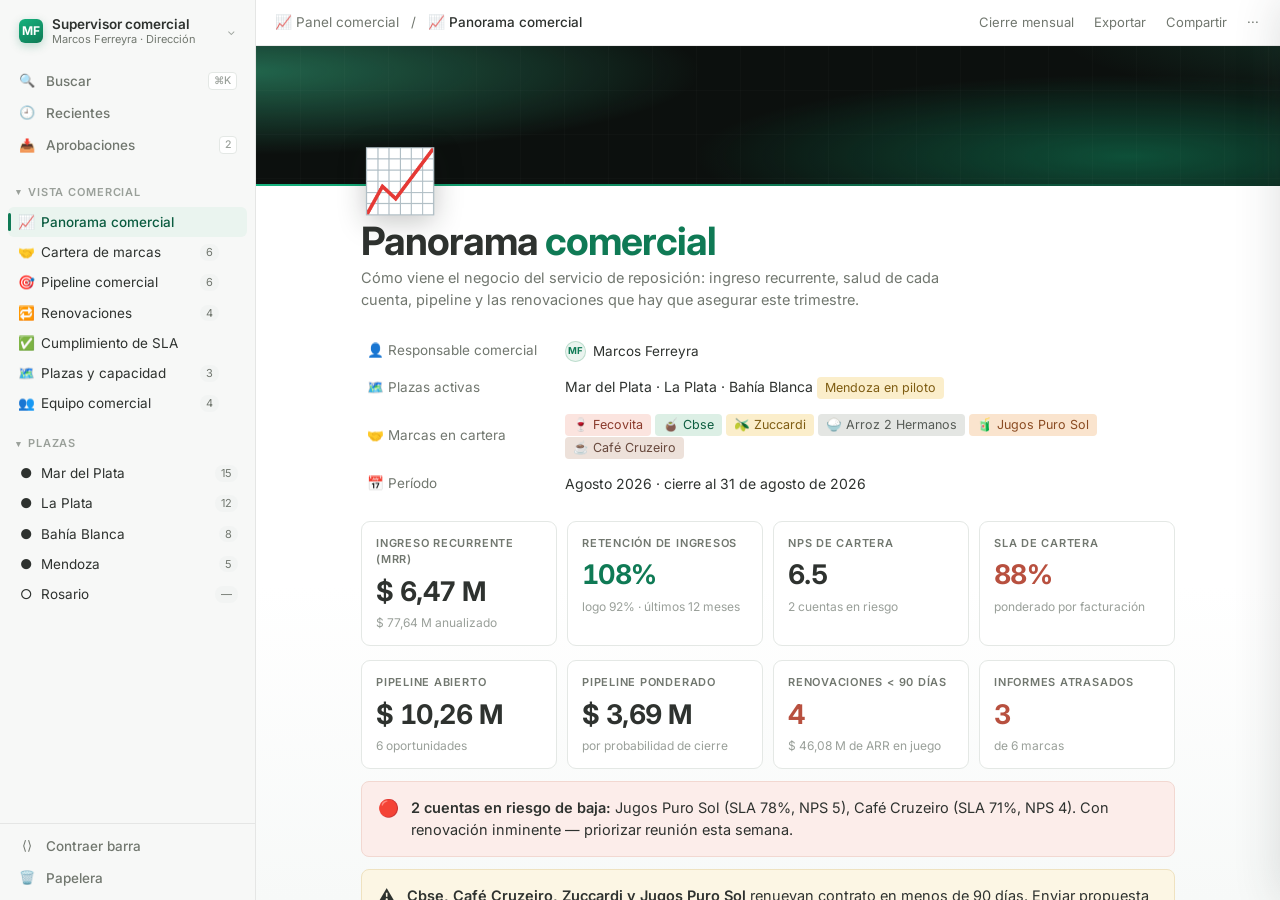
==== commit d652a5ee: "Pulir vista de supervisor: hash routing y listas en español - Deep-linking por #hash y navegación co" ====
--- a/supervisor.html
+++ b/supervisor.html
@@ -175,6 +175,7 @@
 function toast(t){ $('#toastTxt').textContent=t; $('#toast').classList.add('on');
   clearTimeout(toastT); toastT=setTimeout(()=>$('#toast').classList.remove('on'),2200); }
 
+const listaES = a=> a.length<=1 ? (a[0]||'') : a.slice(0,-1).join(', ')+' y '+a[a.length-1];
 const pill = (c,t)=>`<span class="pill ${c}">${esc(t)}</span>`;
 const planPill = p=>`<span class="pill ${p==='Full'?'brand':'ghost'}">${p}</span>`;
 const npsPill = n=>`<span class="pill ${n>=7?'green':n>=5?'yellow':'red'}">NPS ${n}</span>`;
@@ -253,7 +254,9 @@
 /* ==================== RENDER ==================== */
 let PAGE='resumen';
 function render(p){
+  if(!PAGES[p]) p='resumen';
   PAGE=p;
+  if(location.hash!=='#'+p) history.replaceState(null,'','#'+p);
   document.querySelectorAll('[data-page]').forEach(n=>n.classList.toggle('on',n.dataset.page===p));
   const meta=NAV.find(n=>n.k===p);
   $('#crumbNow').textContent=meta.i+' '+meta.t;
@@ -298,7 +301,7 @@
   <div class="kpi"><div class="k">Informes atrasados</div><div class="v ${informesAtrasados.length?'neg':''}">${informesAtrasados.length}</div><div class="m">de ${MARCAS.length} marcas</div></div>
 </div>
 <div class="callout red"><span class="ce">🔴</span><div><b>${enRiesgo.length} cuenta${enRiesgo.length===1?'':'s'} en riesgo de baja:</b> ${enRiesgo.map(m=>`${m.n} (SLA ${Math.round(m.sla*100)}%, NPS ${m.nps})`).join(', ')}. ${enRiesgo.some(m=>m.diasRenov<=45)?'Con renovación inminente — priorizar reunión esta semana.':'Armar plan de recuperación antes del informe del viernes.'}</div></div>
-<div class="callout warn"><span class="ce">⚠️</span><div><b>${renovProx.map(m=>m.n).join(' y ')}</b> renuevan contrato en menos de 90 días. Enviar propuesta de renovación con la métrica de servicio del último trimestre.</div></div>
+<div class="callout warn"><span class="ce">⚠️</span><div><b>${listaES(renovProx.map(m=>m.n))}</b> renuevan contrato en menos de 90 días. Enviar propuesta de renovación con la métrica de servicio del último trimestre.</div></div>
 <div class="callout brand"><span class="ce">🎯</span><div style="flex:1"><b>Pipeline ponderado en ${moneyM(pipePond)}</b> — un ${Math.round(pipePond/mrrTotal*100)}% del MRR actual.<span class="meter" style="max-width:360px"><i data-w="${Math.min(100,Math.round(pipePond/mrrTotal*100))}"></i></span></div></div>
 <h2 class="h">Ingreso por plan</h2>
 <div class="stagger">${ingresoPlan.map(x=>`<div class="prov">
@@ -627,7 +630,8 @@
 $('#peekClose').addEventListener('click',closePeek);
 $('#scrim').addEventListener('click',closePeek);
 
-render('resumen');
+window.addEventListener('hashchange',()=>{ const p=location.hash.slice(1); if(PAGES[p]&&p!==PAGE) render(p); });
+render(location.hash.slice(1)||'resumen');
 </script>
 </body>
 </html>
